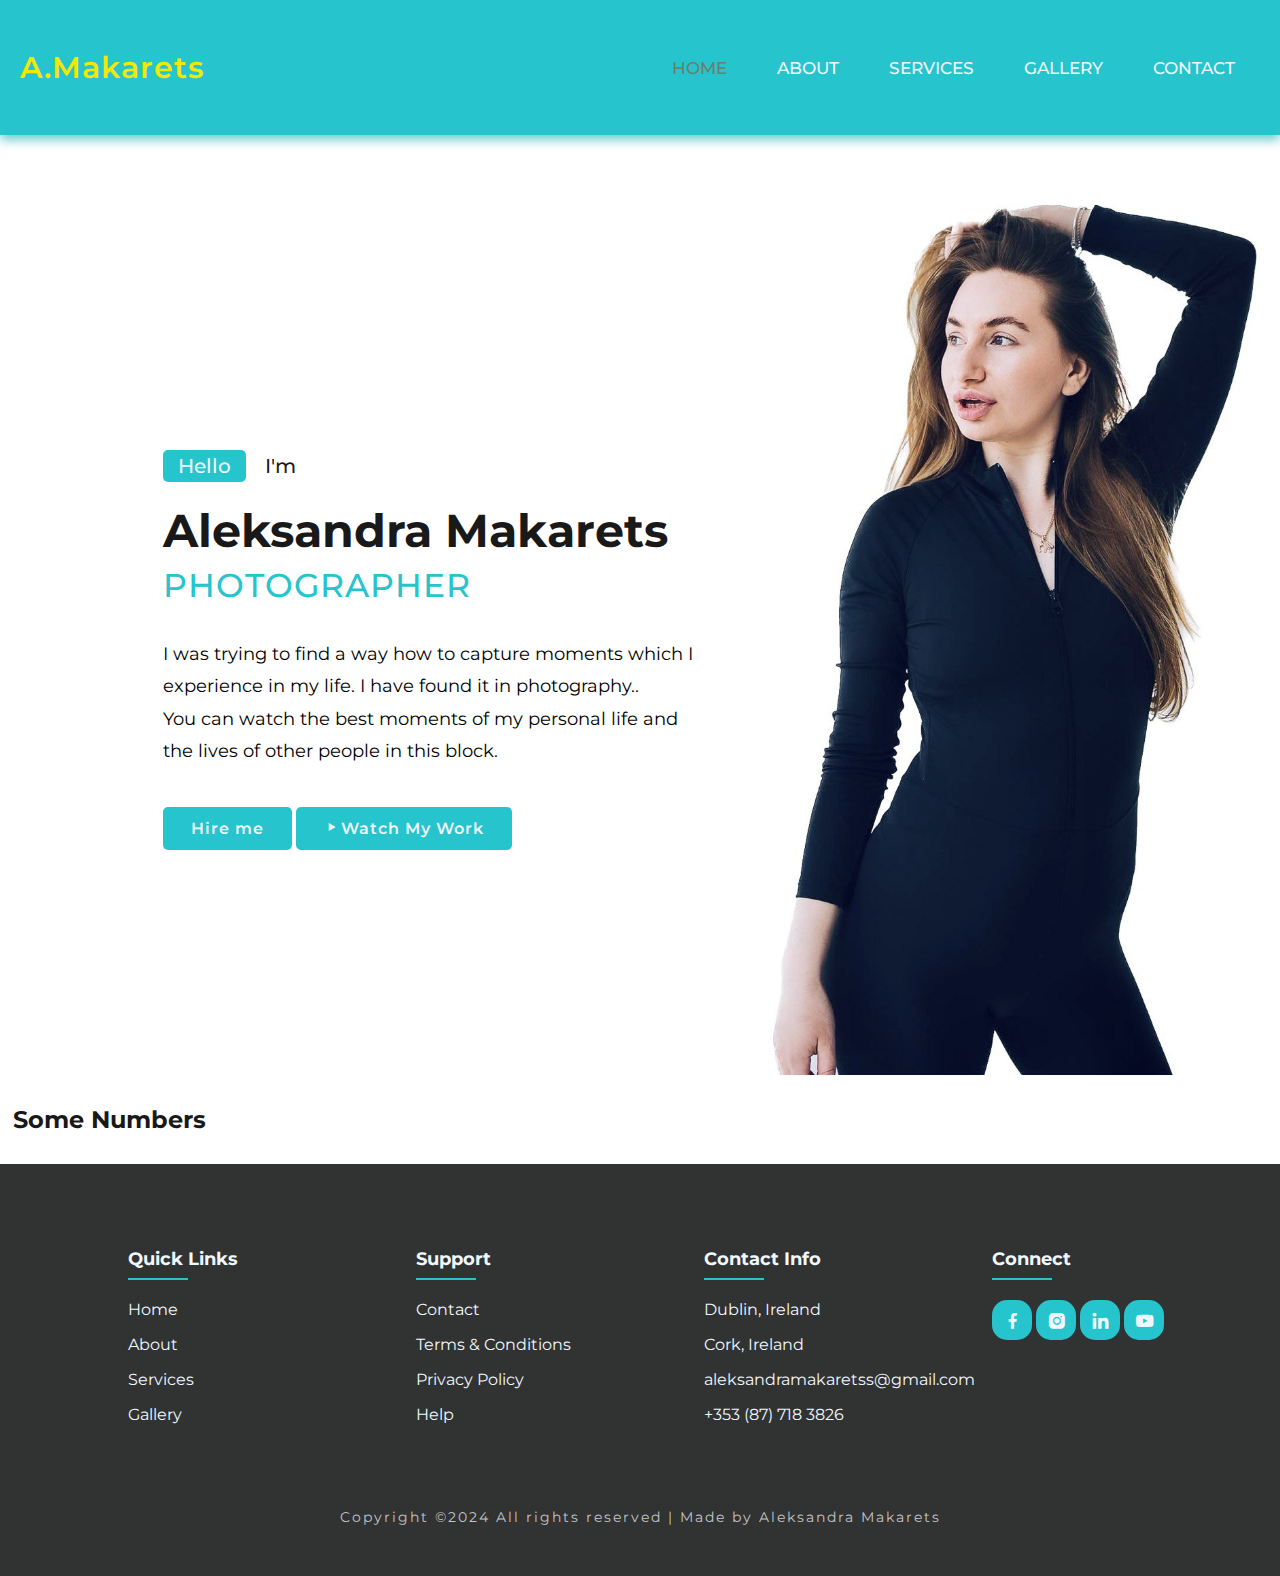
==== index.html @ ac07a7b9 "Add class and id to second section" ====
<!DOCTYPE html>
<html lang="en">
<head>
    <meta charset="UTF-8">
    <meta http-equiv="X-UA-Compatible" content="IE=edge">
    <meta name="viewport" content="width=device-width, initial-scale=1.0">
    <meta name="description" content="Professional photographer. Photoshoot in Dublin, Ireland. Photoshoot in Cork, Ireland.Portraits and family photos. Romantic photoshoots for couples">
    <meta name="keywords" content="photogpher, photo, photoshoot, photossesion, Dublin, Cork, Ireland, romantic gift, family, Portraits">
    <link rel="stylesheet" href="assets/css/style.css">
    <link href='https://unpkg.com/boxicons@2.1.4/css/boxicons.min.css' rel='stylesheet'>
    <link rel="apple-touch-icon" sizes="180x180" href="assets/favicon/apple-touch-icon.png" />
    <link rel="icon" type="image/png" sizes="32x32" href="assets/favicon/favicon-32x32.png" />
    <link rel="icon" type="image/png" sizes="16x16" href="assets/favicon/favicon-16x16.png" />
    <link rel="manifest" href="/site.webmanifest" />
    <title>Aleksandra Makarets - photogpher</title>
</head>
<body>
    <header>
        <nav>
            <div class="navbar">
                <a href="#" class="logo">A.Makarets</a>
                <ul class="nav-links">
                    <input type="checkbox" id="checkbox_toggle">
                    <label for="checkbox_toggle" class="hamburger"><span class="hamburger-line"></span></label>
                  <div class="menu">
                    <li><a href="index.html" class="active">Home</a></li>
                    <li><a href="#">About</a></li>
                    <li><a href="#">Services</a></li>
                    <li><a href="#">Gallery</a></li>
                    <li><a href="#">Contact</a></li>
                  </div>
                </ul>
            </div>
        </nav>

    </header>
    <main>
        <section class="section-container" >
            <div class="home-text">
              <div class="slide">
                  <span class="one">Hello</span>
                  <span class="two">I'm</span>
              </div>
              <h1>Aleksandra Makarets</h1>
              <h3>photographer</h3>
              <p> I was trying to find a way how to capture moments which I experience in my life. I have found it in photography..<br> 
                  You can watch the best moments of my personal life and the lives of other people in this block.</p>
              <div class="botton">
                  <a href="contact.html" target="_blank" class="btn">Hire me</a>
                  <a href="gallery.html" target="_blank" class="btn"><span><i class='bx bx-play'></i></span>Watch My Work</a>
              </div>
          </div>
          <div class="home-img">
          </div>
          </section>
          <section class="numbers" id="numbers">
            <div class="num-title">
                <h2><span>Some </span>Numbers</h2>
            </div>
          </section>
    </main>
    <footer id="contact">
        <div class="footer">
            <div class="main">
                <div class="list">
                    <h4>Quick Links</h4>
                    <ul>
                        <li><a href="new.html">Home</a></li>
                        <li><a href="about.html">About</a></li>
                        <li><a href="servises.html">Services</a></li>
                        <li><a href="gallery.html">Gallery</a></li>
                    </ul>
                </div>

                <div class="list">
                    <h4>Support</h4>
                    <ul>
                        <li><a href="contact.html">Contact</a></li>
                        <li><a href="#">Terms & Conditions</a></li>
                        <li><a href="#">Privacy Policy</a></li>
                        <li><a href="#">Help</a></li>
                    </ul>
                </div>

                <div class="list">
                    <h4>Contact Info</h4>
                    <ul>
                        <li><a href="https://maps.app.goo.gl/aBGmZ8iCzPzRsph99" target="_blank">Dublin, Ireland</a></li>
                        <li><a href="https://maps.app.goo.gl/EzZ716tKYeEmoThd7" target="_blank">Cork, Ireland</a></li>
                        <li><a href="#">aleksandramakaretss@gmail.com</a></li>
                        <li><a href="#">+353 (87) 718 3826</a></li>
                    </ul>
                </div>

                <div class="list">
                    <h4>Connect</h4>
                    <div class="social">
                        <a href="https://www.facebook.com/profile.php?id=100008072028898" target="_blank"><i class='bx bxl-facebook'></i></a>
                        <a href="https://www.instagram.com/aleksandra_makarets/" target="_blank"><i class='bx bxl-instagram-alt' ></i></a>
                        <a href="https://www.linkedin.com/in/oleksandra-makarets-8a6067221/" target="_blank"><i class='bx bxl-linkedin' ></i></a>
                        <a href="https://www.youtube.com/" target="_blank"><i class='bx bxl-youtube' ></i></a>
                    </div>
                </div>
            </div>
        </div>

        <div class="end-text">
            <p>Copyright &copy;2024 All rights reserved | Made by Aleksandra Makarets</p>
        </div>
    </footer>
</body>
</html>
---- assets/css/style.css ----
@import url('https://fonts.googleapis.com/css2?family=Montserrat:ital,wght@0,100;0,200;0,300;0,400;0,500;0,600;0,700;0,800;0,900;1,100;1,200;1,300;1,400;1,500;1,600;1,700;1,800;1,900&family=Playfair+Display:ital,wght@0,400;0,500;0,600;0,700;0,800;0,900;1,400;1,500;1,600;1,700;1,800;1,900&display=swap');


*{
    margin: 0;
    padding: 0;
    box-sizing: border-box;
    font-family: 'Montserrat', sans-serif;
    list-style-type: none;
    text-decoration: none;
    scroll-behavior: smooth;
}
body{
    background-color: #ffffff;
    color: #0b0a0af1;
    overflow-x: hidden;
    min-width: 320px;
    display: flex;
    flex-direction: column;
    min-height: 100vh;
}
main{
    flex: 1 0 auto;
}
section{
    padding: 0 13px 30px 13px;
}
/*header section*/
.navbar{
    display: flex;
    align-items: center;
    justify-content: space-between;
    padding: 20px;
    background-color: #26c4cd;
    box-shadow: 0 5px 10px #6fccd1;
    color: #f0f8ff;
    height: 15vh;
}
.nav-links a{
    color:#f0f8ff;
}
.logo{
    font-size: 30px;
    color:#F1E805;
    font-weight: 600;
    letter-spacing: 1px;
    transition: all .45s ease;
}
.logo:hover{
    transform: scaleX(1.3);
}
.menu{
    display: flex;
    font-size: 18px;
}
.menu li{
    padding: 5px 10px;
    font-size: 17px;
    font-weight: 500;
    color: #f0f8ff;
    margin: 0 15px;
    transition: all ease .50s;
    text-transform: uppercase;
}
.menu li a:hover{
    transition: all .3s;
    color:#F1E805;
}
.menu li a.active{
    color:#76755fe2;
}
#checkbox_toggle{
    display: none;
}
.hamburger{
   display: none;
   font-size: 24px;
   cursor: pointer;
}
.hamburger-line{
    background-color: #f0f8ff;
    display: block;
    height: 2px;
    position: relative;
    width: 24px;
}
.hamburger-line::before,
.hamburger-line::after{
    background-color: #f0f8ff;
    content: '';
    display: block;
    position: absolute;
    transition: all .3s;
    width: 100%;
    height: 100%;
}
.hamburger-line::before{
    top: 7px;
}
.hamburger-line::after{
    top: -7px;
}
/*header section*/
/*Home section*/
.section-container {
    display: flex;
    flex-wrap: wrap;
    justify-content: space-around;
    align-items: center;
    height: 100vh; 
    margin-top: 70px;
    width: 100%;
}
.home-text{
    flex: 1;
    text-align: left;
    padding: 20px;
    padding-left: 12%;
}
.home-text h1{
    font-size: 46px;
    font-weight: 700;
    list-style: 1.1;
    margin: 0 0 8px;
}
.home-text h3{
    color: #26c4cd;
    margin: 0 0 35px;
    font-size: 33px;
    font-weight: 500;
    line-height: 1.1;
    letter-spacing: 1px;
    text-transform: uppercase;
}
.home-text p{
    font-size: 18px;
    line-height: 1.8;
    margin-bottom: 40px;
    font-weight: 400;
    color: black;
}
.slide{
    margin-bottom: 20px;
}
.one{
    display: inline-block;
    margin-right: 15px;
    height: 32px;
    padding: 0 15px;
    line-height: 32px;
    font-size: 20px;
    font-weight: 500;
    border-radius: 5px;
    background: #26c4cd;
    color: #f0f8ff;
}
 .two{
    display: inline-block;
    color: #0b0a0af1;
    font-size: 20px;
    font-weight: 500;
}

.button{
    display: inline-flex;
    align-items: center;
    justify-content: center;
}
.btn{
    display: inline-block;
    padding: 12px 28px;
    background: #26c4cd;
    border-radius: 5px;
    color: #f0f8ff;
    letter-spacing: 1px;
    font-weight: 600;
    transition: all .45s ease;
}
.btn:hover{
    transform: scale(0.9);
}
.home-img{
    width: 30vw;
    height: 30vh;
}
.home-img{
    flex: 1;
    background: url('../images/aleksandra\ new.jpg') no-repeat; 
    background-size: contain;
    background-position: 83%;
    height: 100%; 
   margin-bottom: 20px;
}
/*Home section*/
/*Footer section*/
#contact{
    background: #1d1e1ee8;
}
.main{
    display: flex;
    flex-wrap: wrap;
    margin-left: 10%;
    margin-top: 5%;
    margin-bottom: 5%;
}
.footer{
    padding: 20px 0;
}
.list{
    width: 25%;
    
}
.list h4{
    font-size: 18px;
    color: #f0f8ff;
    margin-bottom: 30px;
    position: relative;
}
.list h4::before{
    content: '';
    position: absolute;
    height: 2px;
    width: 60px;
    left: 0;
    bottom: -10px;
    background: #26c4cd;
}
.list ul li:not(:last-child){
    margin-bottom: 16px;
}
.list ul li a{
    color: #f0f8ff;
    display: block;
    transition: .3s;
}
.list ul li a:hover{
    color: #F1E805;
    transform: translateX(14px);
}
.social a{
    height: 40px;
    width: 40px;
    background: #26c4cd;
    color: #f0f8ff;
    display: inline-flex;
    align-items: center;
    justify-content: center;
    font-size: 21px;
    border-radius: 15px;
    transition: .3s;
}
.list .social a:hover{
    transform: scale(1.06);
}
.end-text{
    text-align: center;
    padding-bottom: 50px;
}
.end-text p{
    color: #c4c5c6;
    font-size: 14px;
    letter-spacing: 2px;
}
/*Footer section*/
/*Media header, footer and general*/
@media(max-width:1100px){
    h1{
        font-size: 4.5rem;
        transition: .1s;
    }
    h2{
        font-size: 2.3rem;
        transition: .1s;
    }
    h3, h4{
        font-size: 1.8rem;
        transition: .1s;
    }
    p, h5, h6{
        font-size: 1rem;
        transition: .1s;
    }
    .home-text{
        font-size: 2.5rem;
    }
    .home{
        height: 87vh;
    }
    
    .botton a{
    font-size: 11px;
    display: inline-flex;
    align-items: center;
    justify-content: center;
    }
}
@media (max-width:1040px){
    .list{
        width: 50%;
        margin-bottom: 12px;
    }
}
@media(max-width:768px){
    .menu{
       display: none;
       max-height: 0;
       overflow: hidden;
       position: absolute;
       background-color: #26c4cd;
       text-align: center;
       right: 5%;
       left: 5%;
       margin-top: 20px;
    }

    .menu li a{
        padding: 10px;
        display: block;
    }
    .hamburger{
        display: block;
        padding: 20px 0;
     }
    #checkbox_toggle:checked ~ .menu{
        display: block;
        max-height: 100%;
        transition: all .5s;
    } 
    #checkbox_toggle:checked ~ .hamburger .hamburger-line{
        background-color: transparent;
    }
    #checkbox_toggle:checked ~ .hamburger .hamburger-line::before{
        transform: rotate(-45deg);
        top: 0;
    }
    #checkbox_toggle:checked ~ .hamburger .hamburger-line::after{
        transform: rotate(45deg);
        top: 0;
    }
    .home{
        z-index: -1;
    }
    h1{
        font-size: 3.5rem;
        transition: .1s;
    }
    h2{
        font-size: 1.6rem;
        transition: .1s;
    }
    h3, h4{
        font-size: 1.2rem;
        transition: .1s;
    }
    p, h5, h6{
        font-size: 0.8rem;
        transition: .1s;
    }
    .home-text{
        font-size: 2.0rem;
    }
    .home{
        height: 77vh;
    }
}
@media (max-width: 768px) {
    .section-container {
        flex-direction: column;
    }

    .home-text, .home-img{
        display: block;
        width: 100%;
    }
    .home-img{
        display: none;
        flex: 1;
        background: url('../images/aleksandra\ new.jpg') no-repeat; 
        background-size: contain;
        background-position: 85%;
        height: 100%; 
    }

}
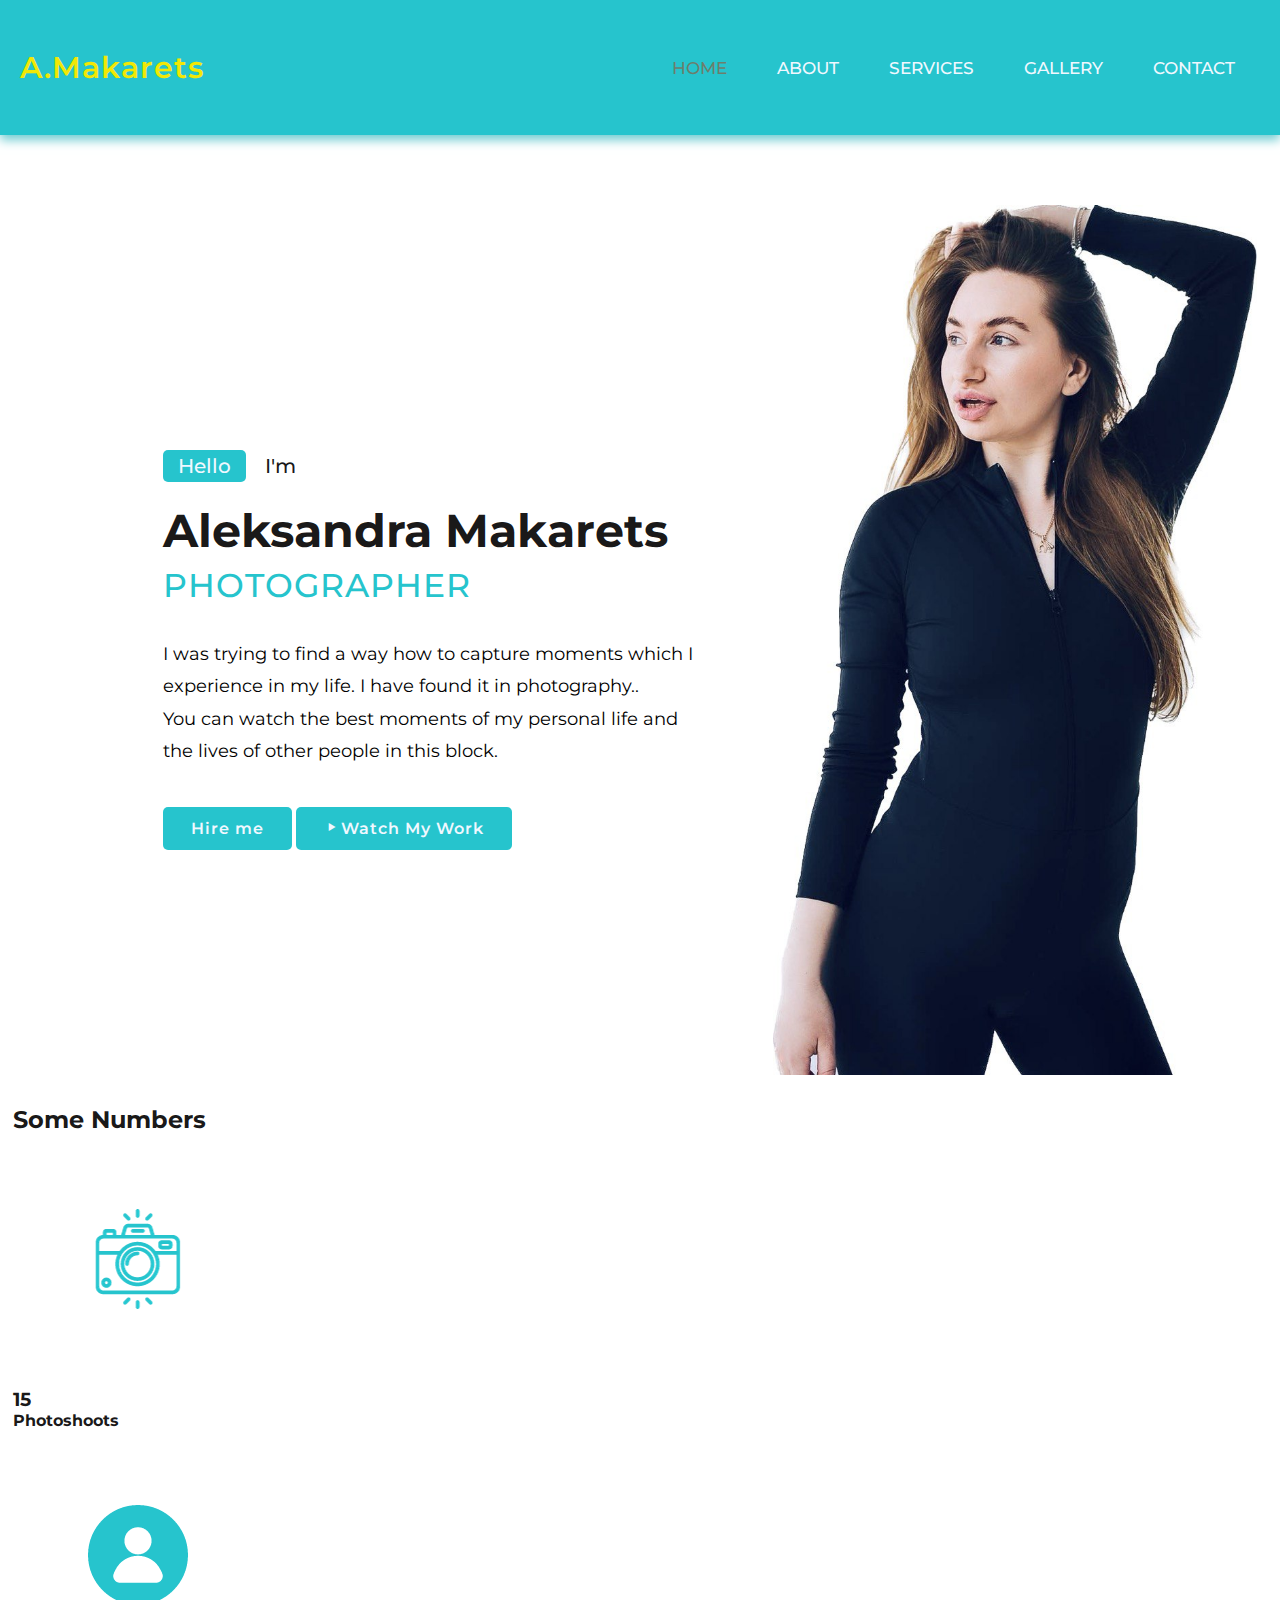
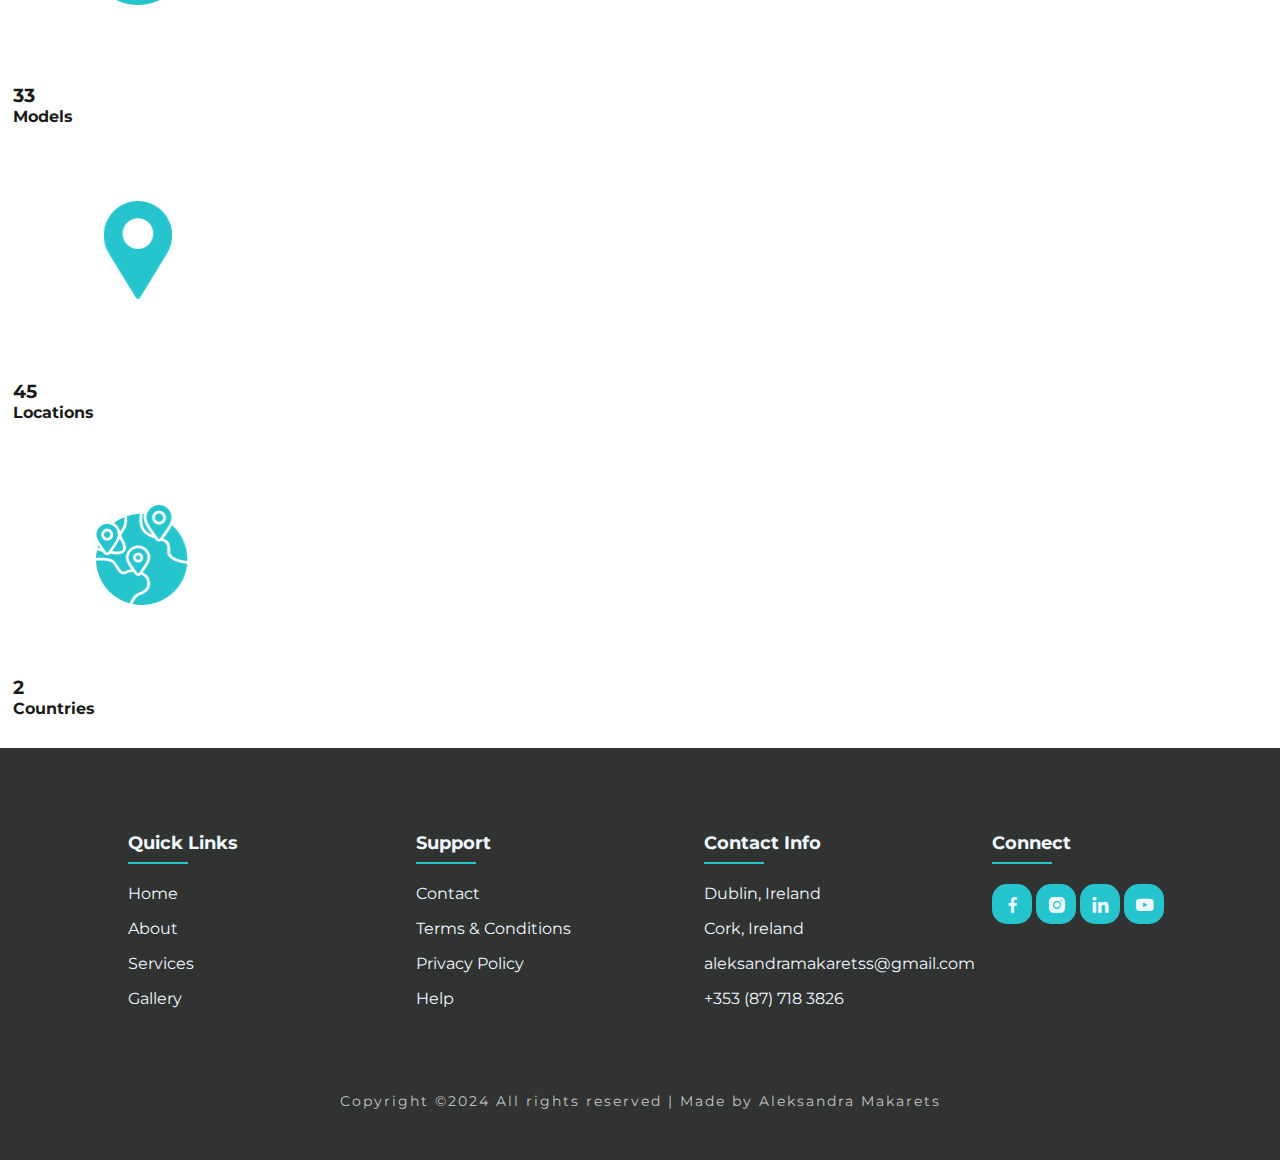
==== commit 1b4b05e0: "Add four images to second home section" ====
--- a/index.html
+++ b/index.html
@@ -57,6 +57,30 @@
             <div class="num-title">
                 <h2><span>Some </span>Numbers</h2>
             </div>
+            <div class="numbers-content">
+                <div class="block">
+                    <img src="assets/images/second-photo-cameras.png" alt="Camera">
+                    <h3>15</h3>
+                    <h4>Photoshoots</h4>
+                </div>
+        
+                <div class="block">
+                    <img src="assets/images/second-photo-person.png" alt="Person">
+                    <h3>33</h3>
+                    <h4>Models</h4>
+                </div>
+        
+                <div class="block">
+                    <img src="assets/images/second-photo-location.png" alt="location">
+                    <h3>45</h3>
+                    <h4>Locations</h4>
+                </div>
+        
+                <div class="block">
+                    <img src="assets/images/second-photo-cuntry.png" alt="World">
+                    <h3>2</h3>
+                    <h4>Countries</h4>
+                </div>
           </section>
     </main>
     <footer id="contact">
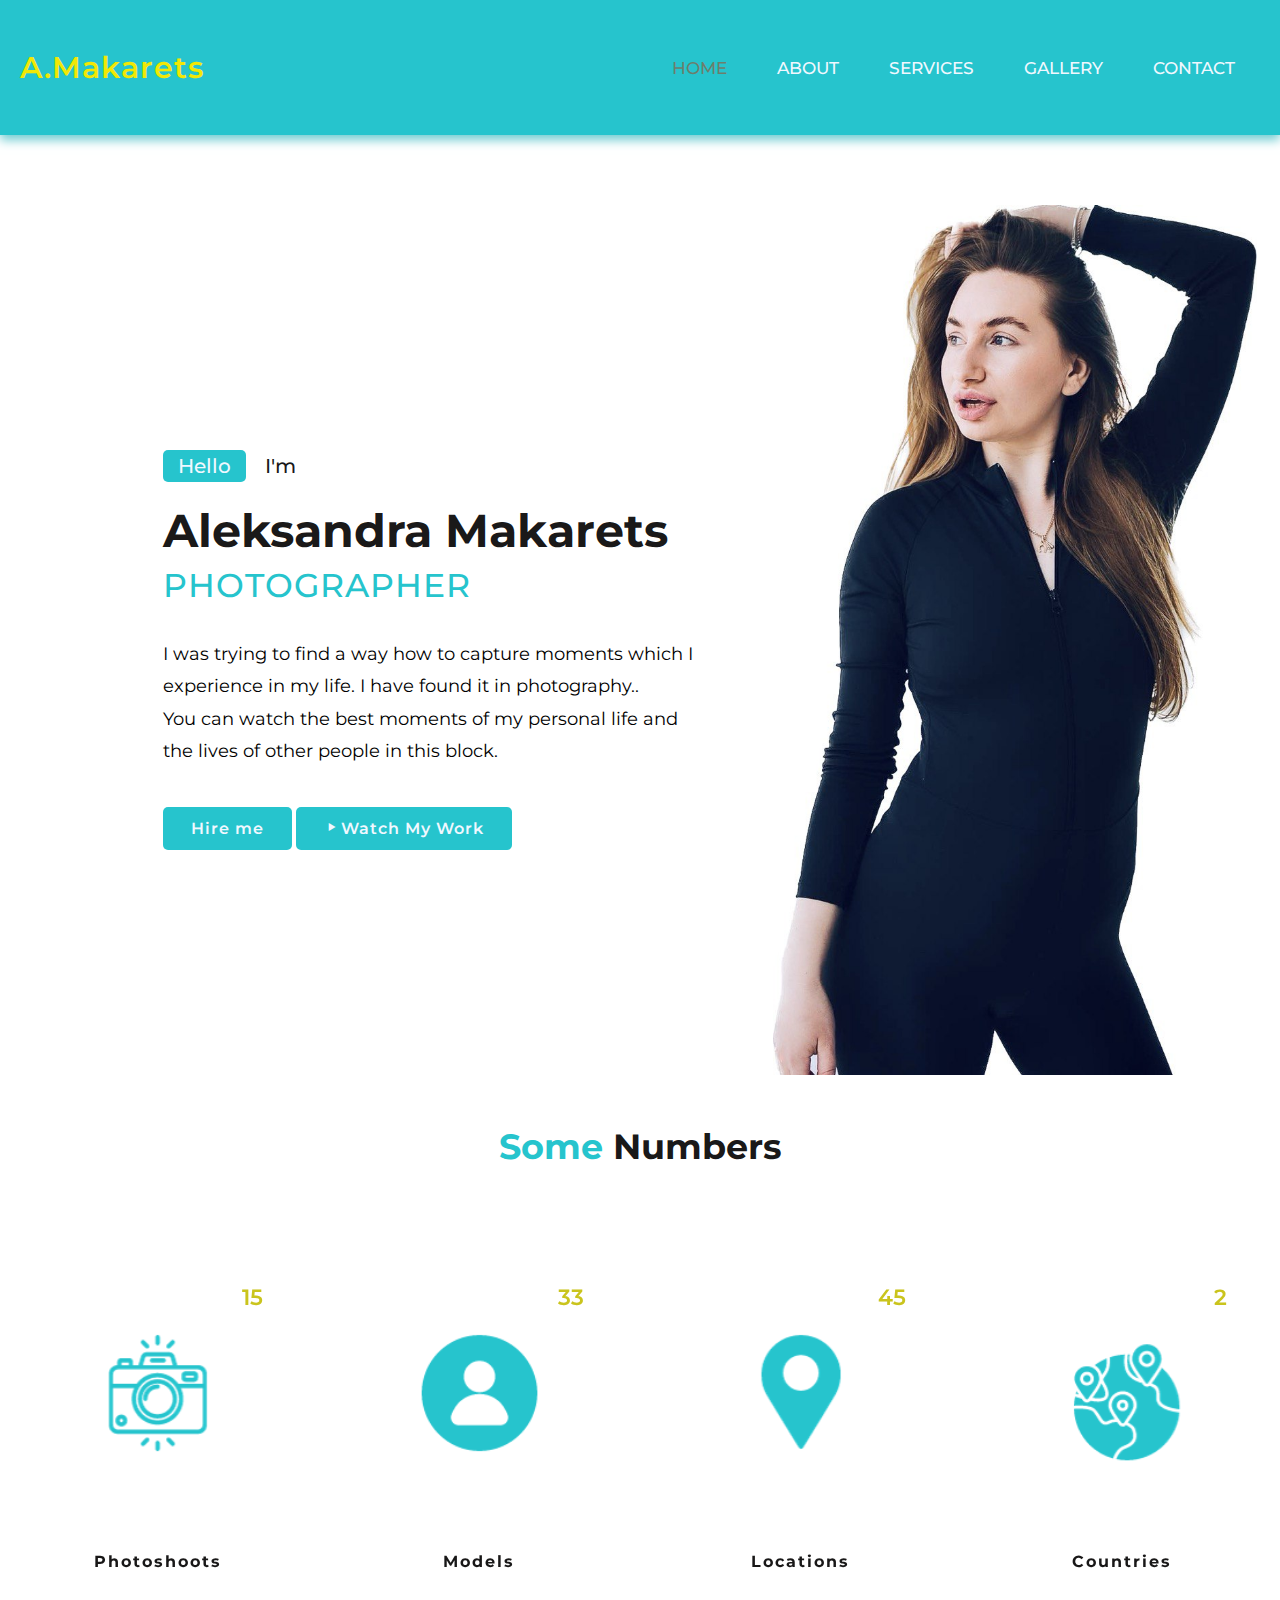
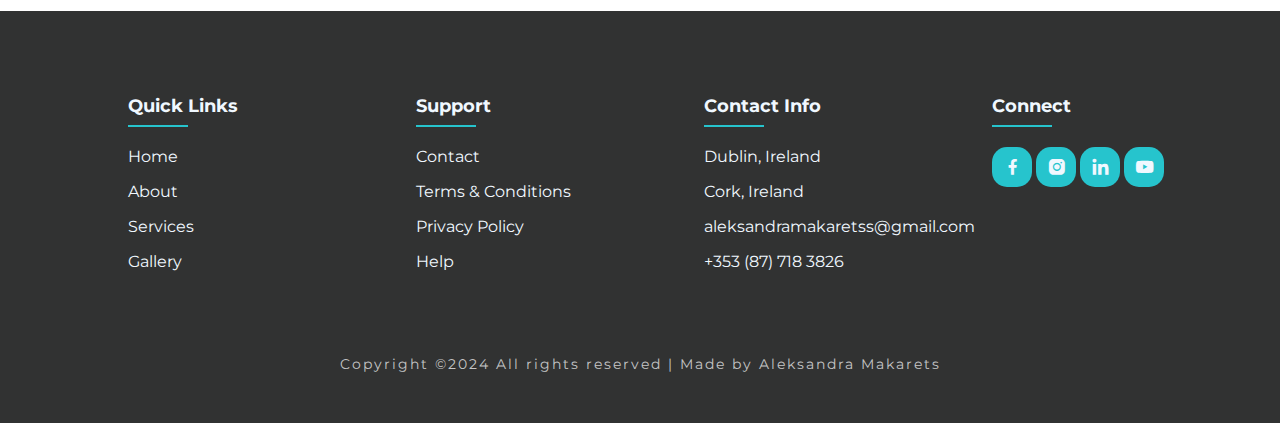
==== commit 1f4579f3: "Add the link to about section in navbar" ====
--- a/index.html
+++ b/index.html
@@ -24,7 +24,7 @@
                     <label for="checkbox_toggle" class="hamburger"><span class="hamburger-line"></span></label>
                   <div class="menu">
                     <li><a href="index.html" class="active">Home</a></li>
-                    <li><a href="#">About</a></li>
+                    <li><a href="about.html">About</a></li>
                     <li><a href="#">Services</a></li>
                     <li><a href="#">Gallery</a></li>
                     <li><a href="#">Contact</a></li>
--- a/assets/css/style.css
+++ b/assets/css/style.css
@@ -192,6 +192,54 @@
    margin-bottom: 20px;
 }
 /*Home section*/
+/*Second home section numbers*/
+.numbers{
+    margin-top: 20px;
+}
+.num-title{
+    text-align: center;
+}
+.num-title h2{
+    font-size: 35px;
+    line-break: 1.2;
+}
+.num-title span{
+    color: #26c4cd;
+}
+.block h3{
+    position: absolute;
+    font-size: 22px;
+    font-weight: 600;
+    text-align: right;
+    color:#cac41d;
+    top:36px;
+    right: 40px;
+}
+.block h4{
+    color:#0b0a0af1;
+    letter-spacing: 2px;
+    margin: 10px 0;
+}
+.numbers-content{
+    display: grid;
+    grid-template-columns: repeat(auto-fit, minmax(200px, auto));
+    grid-gap:2rem;
+    align-items: center;
+    text-align: center;
+    margin-top: 5rem;
+}
+.block{
+    position: relative;
+    transition: all .3s cubic-bezier(.445, .05, .55, .95);
+    will-change: filter;
+    cursor: pointer;
+    
+}
+.block img{
+    width: 100%;
+    height: auto;
+}
+/*Second home section numbers*/
 /*Footer section*/
 #contact{
     background: #1d1e1ee8;
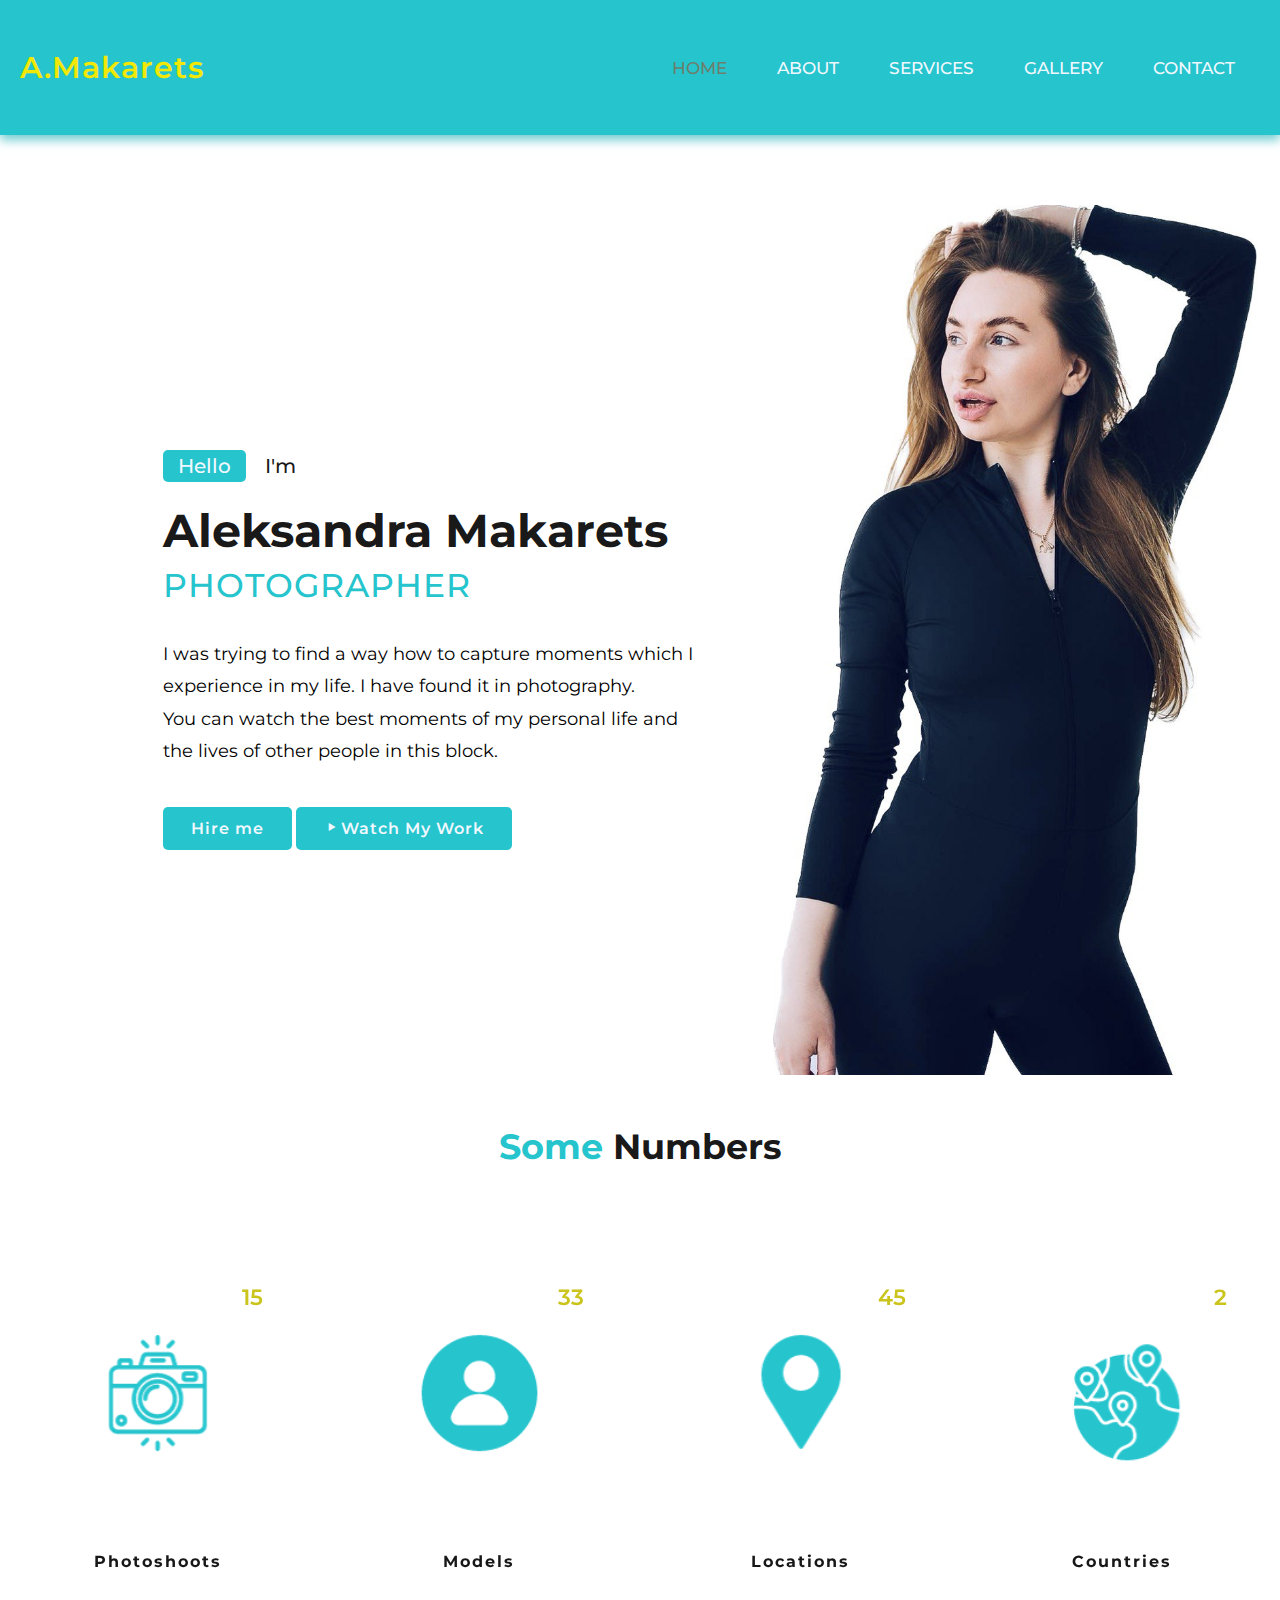
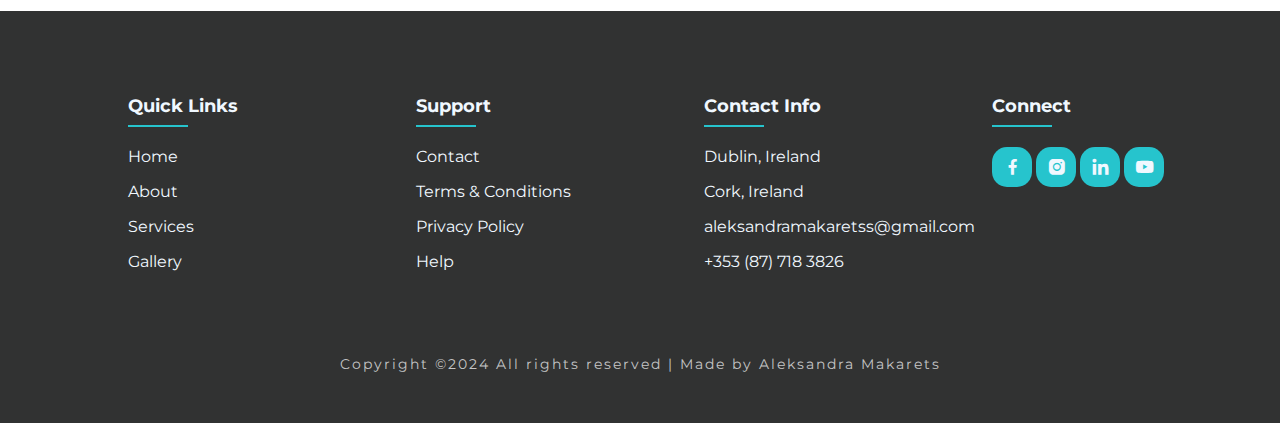
==== commit 1582e4ac: "Change links in footer and remove comments" ====
--- a/index.html
+++ b/index.html
@@ -25,9 +25,9 @@
                   <div class="menu">
                     <li><a href="index.html" class="active">Home</a></li>
                     <li><a href="about.html">About</a></li>
-                    <li><a href="#">Services</a></li>
-                    <li><a href="#">Gallery</a></li>
-                    <li><a href="#">Contact</a></li>
+                    <li><a href="servises.html">Services</a></li>
+                    <li><a href="gallery.html">Gallery</a></li>
+                    <li><a href="contact.html">Contact</a></li>
                   </div>
                 </ul>
             </div>
@@ -43,7 +43,7 @@
               </div>
               <h1>Aleksandra Makarets</h1>
               <h3>photographer</h3>
-              <p> I was trying to find a way how to capture moments which I experience in my life. I have found it in photography..<br> 
+              <p> I was trying to find a way how to capture moments which I experience in my life. I have found it in photography.<br> 
                   You can watch the best moments of my personal life and the lives of other people in this block.</p>
               <div class="botton">
                   <a href="contact.html" target="_blank" class="btn">Hire me</a>
@@ -81,6 +81,7 @@
                     <h3>2</h3>
                     <h4>Countries</h4>
                 </div>
+            </div>
           </section>
     </main>
     <footer id="contact">
@@ -89,7 +90,7 @@
                 <div class="list">
                     <h4>Quick Links</h4>
                     <ul>
-                        <li><a href="new.html">Home</a></li>
+                        <li><a href="index.html">Home</a></li>
                         <li><a href="about.html">About</a></li>
                         <li><a href="servises.html">Services</a></li>
                         <li><a href="gallery.html">Gallery</a></li>
--- a/assets/css/style.css
+++ b/assets/css/style.css
@@ -25,7 +25,6 @@
 section{
     padding: 0 13px 30px 13px;
 }
-/*header section*/
 .navbar{
     display: flex;
     align-items: center;
@@ -100,8 +99,6 @@
 .hamburger-line::after{
     top: -7px;
 }
-/*header section*/
-/*Home section*/
 .section-container {
     display: flex;
     flex-wrap: wrap;
@@ -120,7 +117,6 @@
 .home-text h1{
     font-size: 46px;
     font-weight: 700;
-    list-style: 1.1;
     margin: 0 0 8px;
 }
 .home-text h3{
@@ -191,8 +187,6 @@
     height: 100%; 
    margin-bottom: 20px;
 }
-/*Home section*/
-/*Second home section numbers*/
 .numbers{
     margin-top: 20px;
 }
@@ -201,7 +195,6 @@
 }
 .num-title h2{
     font-size: 35px;
-    line-break: 1.2;
 }
 .num-title span{
     color: #26c4cd;
@@ -239,8 +232,6 @@
     width: 100%;
     height: auto;
 }
-/*Second home section numbers*/
-/*Footer section*/
 #contact{
     background: #1d1e1ee8;
 }
@@ -309,8 +300,7 @@
     font-size: 14px;
     letter-spacing: 2px;
 }
-/*Footer section*/
-/*Media header, footer and general*/
+
 @media(max-width:1100px){
     h1{
         font-size: 4.5rem;
